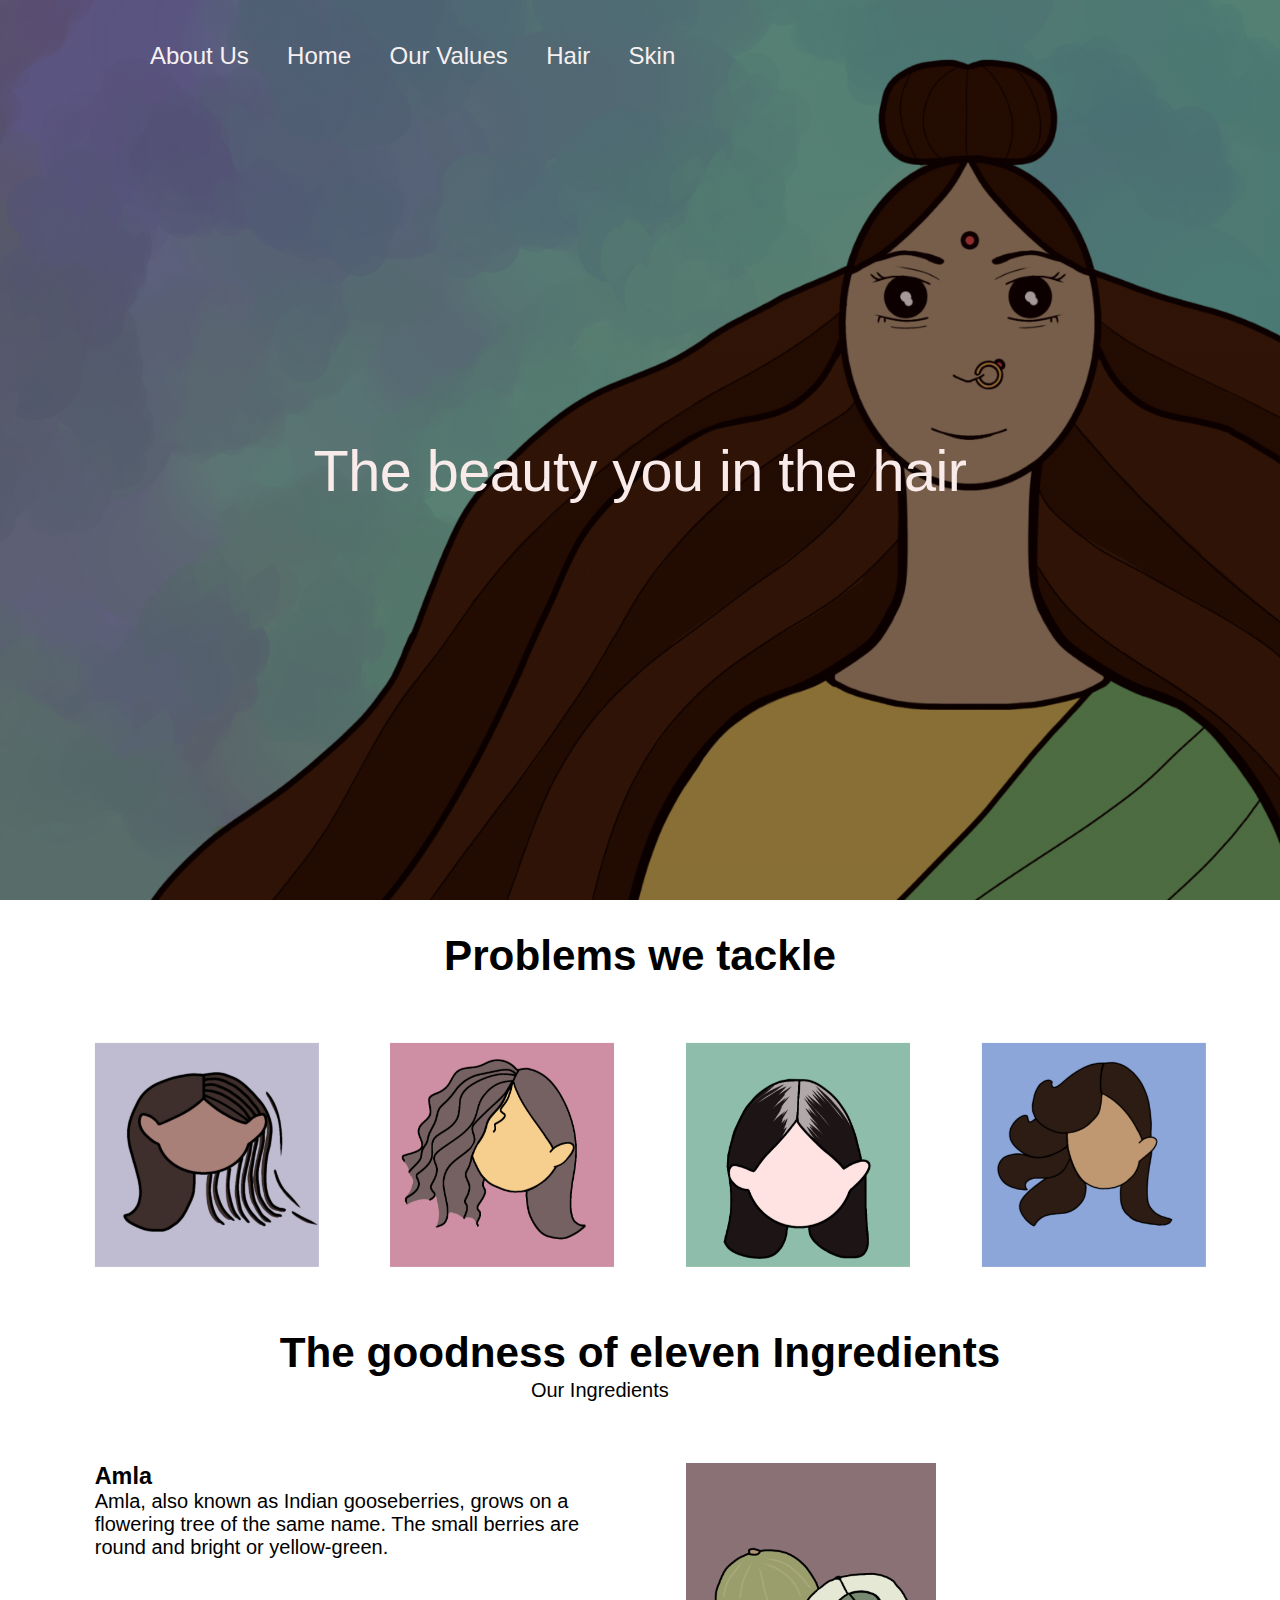
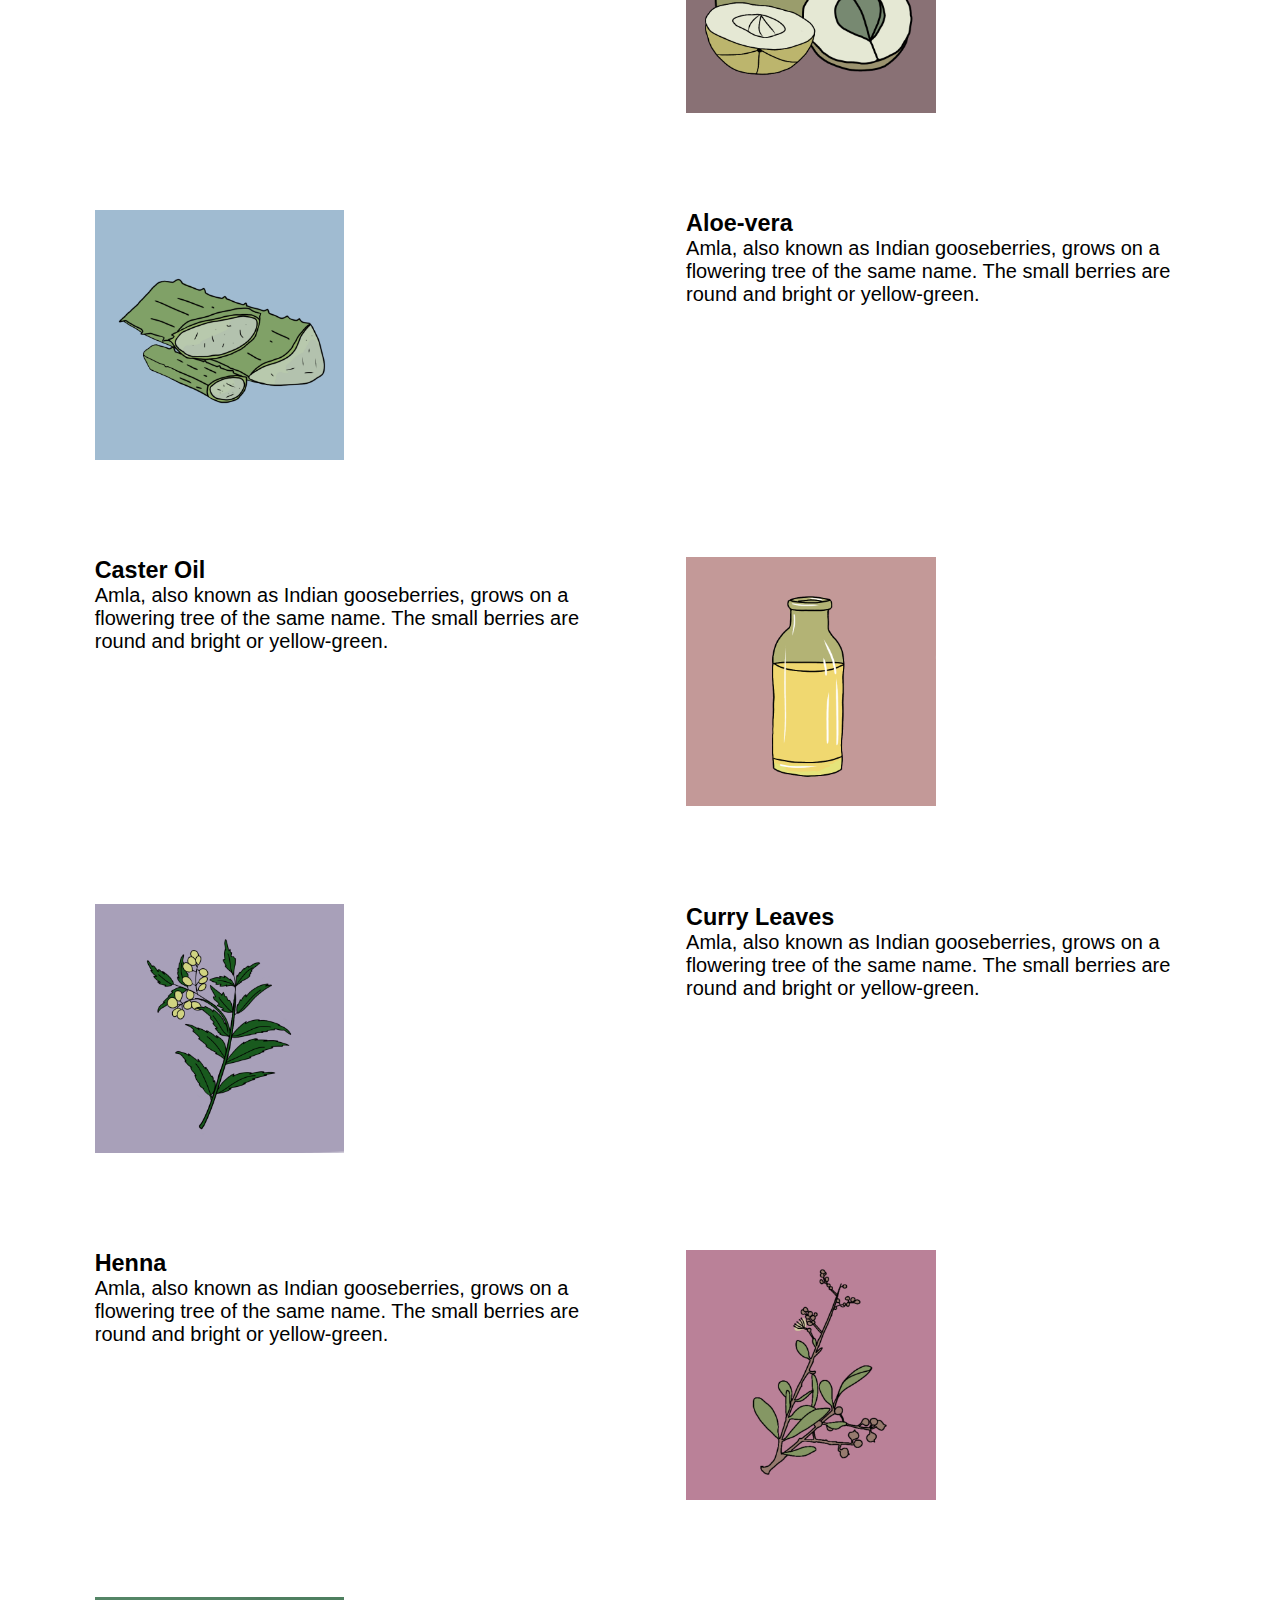
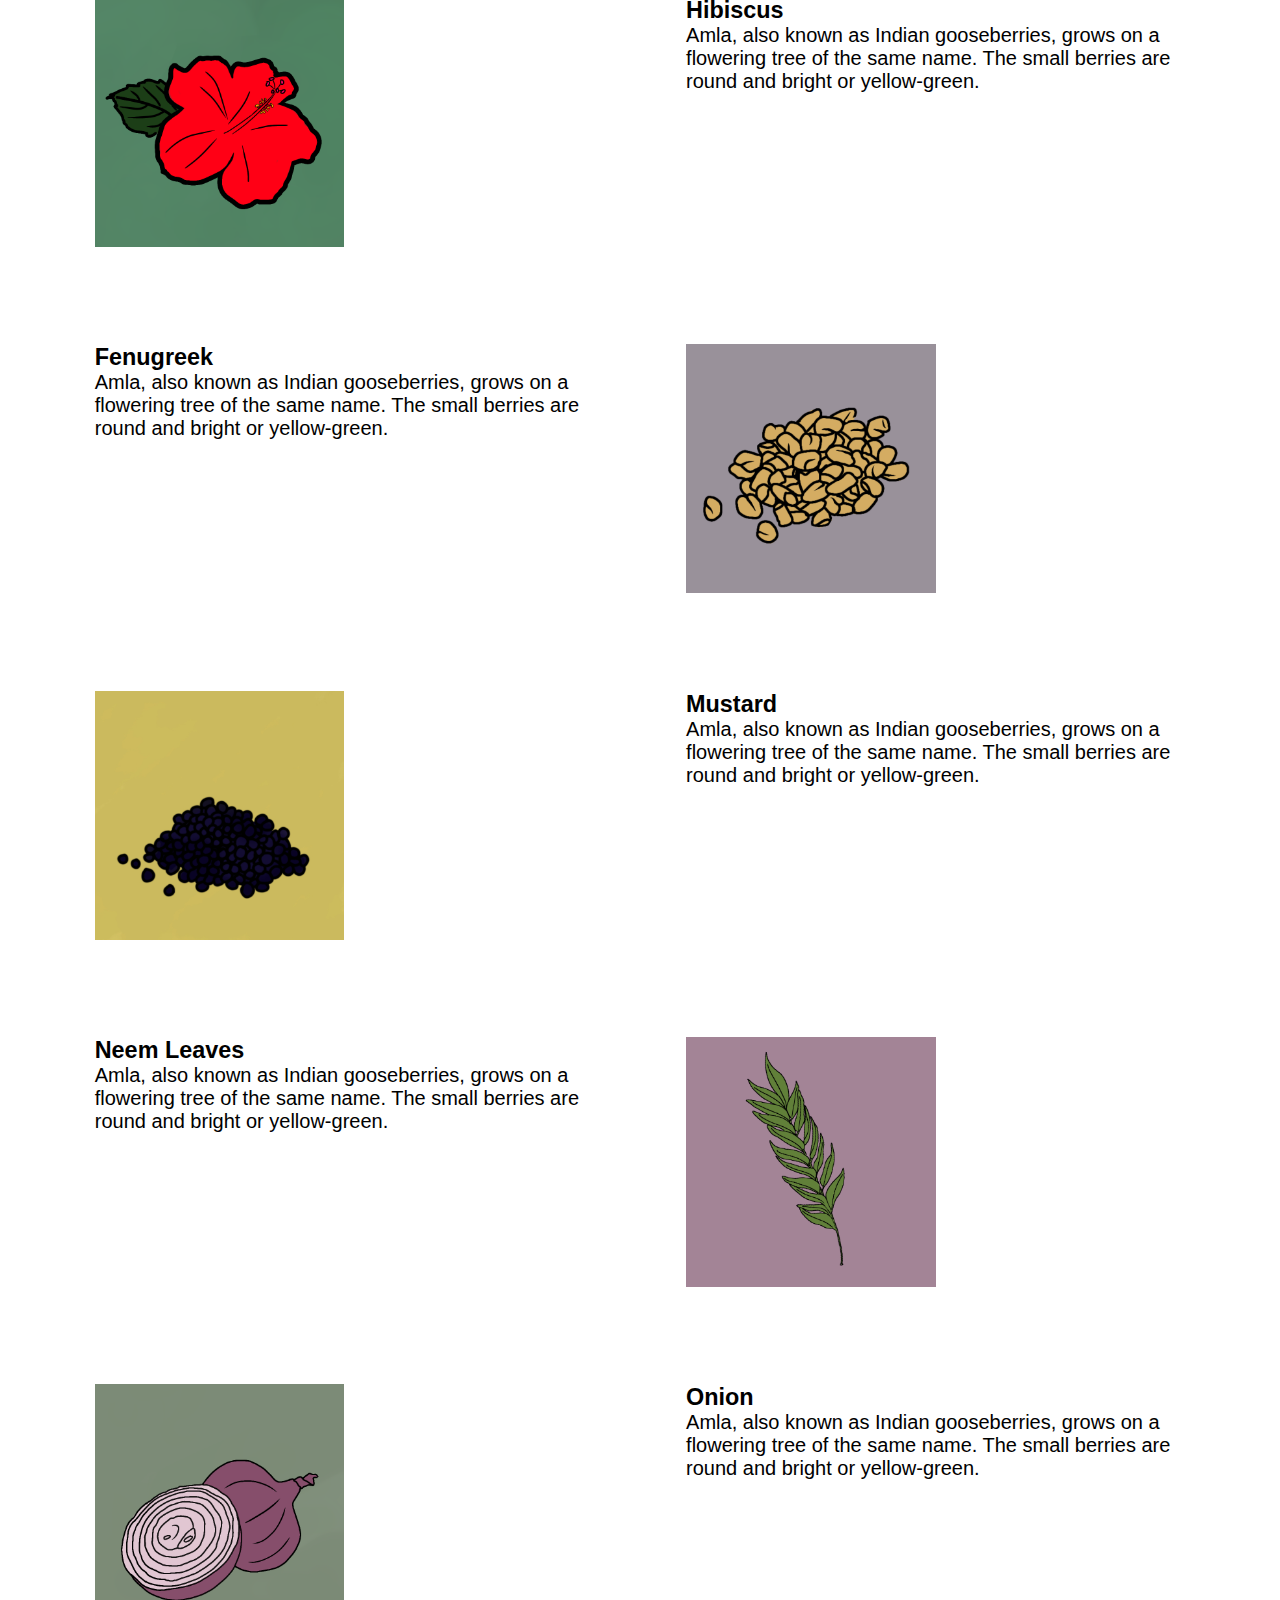
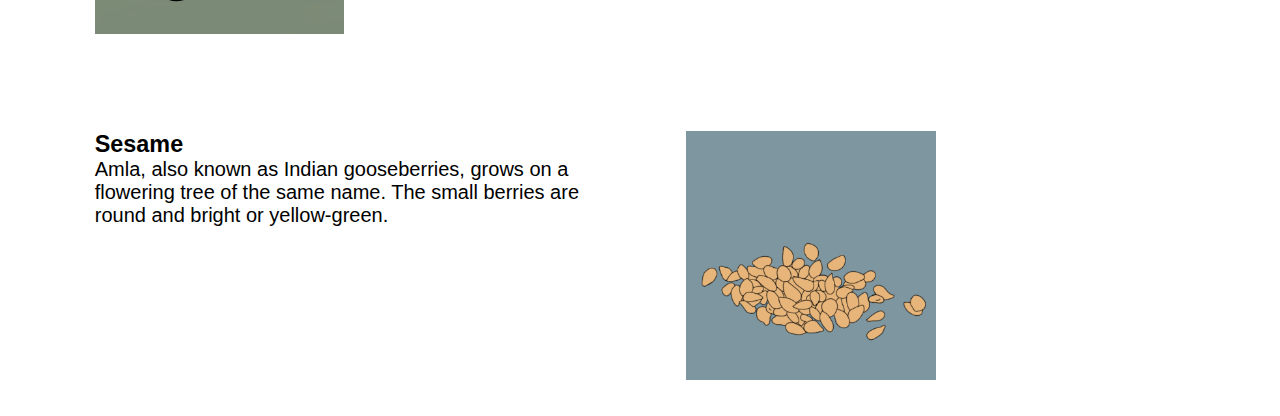
==== hair.html @ 581483a8 "Add files via upload" ====
<!DOCTYPE html>
<html>
    <head>
        <meta charset="utf-8">
       
        <link rel="preconnect" href="https://fonts.googleapis.com">
<link rel="preconnect" href="https://fonts.gstatic.com" crossorigin>
<link href="https://fonts.googleapis.com/css2?family=Quicksand:wght@300;400;500&family=Source+Sans+Pro:wght@200;300&family=Spartan:wght@100;200;300;400;500&display=swap" rel="stylesheet">
<link rel="stylesheet" href="stylesheet.css">        
<meta http-equiv="X-UA-Compatible" content="ie=edge" />
        <meta name="viewport" content="width=device-width, initial-scale=1.0" />
        <meta name="description" content="We are selling organic natural products, right from our grandmothers backyard.">
        <title>René</title>
    </head>

   <body>
<section class="section-1">
    <div class="main">
        <header class="header"> 
            <nav class="main-nav">
                <ul class="main-nav-list">
                    <li><a class="main-nav-link" href="#">About Us</a></li>
                        <li><a class="main-nav-link" href="index.html">Home</a></li>
                        <li><a class="main-nav-link" href="ourvalues.html">Our Values</a></li>
                        <li><a class="main-nav-link" href="hair.html">Hair</a></li>
                        <li><a class="main-nav-link" href="skin.html">Skin</a></li>
                </ul>
            </nav>
        </header>
     <div class="slogan">
         <h1 class="main-head">The beauty you in the hair</h1>
     </div> 
</section>

<section class="section-prod">
    <div class="container"><h3 class="head-ing">Problems we tackle</h3></div>
    <div class=" grid container grid--4--cols">
        <div class = "prob-class">
            <img src='hair-fall.png' class="prob-img" alt="hair-fall"/>
            <div class='middle'><p class="prob-para">
                Avoid hairstyles that pull on the hair.
                Avoid high-heat hair styling tools.
            </p></div>
        </div>
        <div class = "prob-class"> 
            <img src='frizz.png' class="prob-img" alt="frizzy-hair"/>
            <div class='middle'><p class="prob-para">
                Avoid hairstyles that pull on the hair.
                Avoid high-heat hair styling tools.
            </p></div>
        </div>
        <div class = "prob-class">
            <img src='greying.png' class="prob-img" alt="grey-hair"/>
            <div class='middle'><p class="prob-para">
                Avoid hairstyles that pull on the hair.
                Avoid high-heat hair styling tools.
            </p></div>
        </div>
        <div class = "prob-class">
            <img src='volume.png' class="prob-img" alt="hair-volume"/>
            <div class='middle'><p class="prob-para">
                Avoid hairstyles that pull on the hair.
                Avoid high-heat hair styling tools.
            </p></div>
        </div>
    </div>
</section>

<section clas="ingre">
    <div class="container">
        <h2 class="head-ing"> The goodness of eleven Ingredients</h2>
        <span class = "subheading">Our Ingredients</span>
    </div>
    <div class="container  grid grid--2--cols">
        <!-- ing 1 -->
        <div class="step-text-box">
            <h3 class="ing-desc">Amla</h3>
            <p class="img-desc">
                Amla, also known as Indian gooseberries, grows on a flowering tree of the same name.
                The small berries are round and bright or yellow-green.
            </p>
        </div>
        <div class="step-img-box">
            <img src="amla.png" class="step-img" alt="amla"/>
        </div>

        <!-- ing 2 -->
        <div class="step-img-box">
            <img src="aloe-vera.png" class="step-img" alt="aloe-vera"/>
        </div>
        <div class="step-text-box">
            <h3 class="ing-desc">Aloe-vera</h3>
            <p class="img-desc">
                Amla, also known as Indian gooseberries, grows on a flowering tree of the same name.
                The small berries are round and bright or yellow-green.
            </p>
        </div>
        <!-- ing 3 -->
        <div class="step-text-box">
            <h3 class="ing-desc">Caster Oil</h3>
            <p class="img-desc">
                Amla, also known as Indian gooseberries, grows on a flowering tree of the same name.
                The small berries are round and bright or yellow-green.
            </p>
        </div>
        <div class="step-img-box">
            <img src="caster-oil.png" class="step-img" alt="caster-oil"/>
        </div>
        
        <!-- ing 4 -->
        <div class="step-img-box">
            <img src="curry-leaf.png" class="step-img" alt="curry-leaf"/>
        </div>
        <div class="step-text-box">
            <h3 class="ing-desc">Curry Leaves</h3>
            <p class="img-desc">
                Amla, also known as Indian gooseberries, grows on a flowering tree of the same name.
                The small berries are round and bright or yellow-green.
            </p>
        </div>

        <!-- ing 5 -->
        <div class="step-text-box">
            <h3 class="ing-desc">Henna</h3>
            <p class="img-desc">
                Amla, also known as Indian gooseberries, grows on a flowering tree of the same name.
                The small berries are round and bright or yellow-green.
            </p>
        </div>

        <div class="step-img-box">
            <img src="henna.png" class="step-img" alt="henna-leaf"/>
        </div>

        <!-- ing 6 -->
        <div class="step-img-box">
            <img src="hibiscus-flower.png" class="step-img" alt="hibiscus-flower"/>
        </div>
        <div class="step-text-box">
            <h3 class="ing-desc">Hibiscus</h3>
            <p class="img-desc">
                Amla, also known as Indian gooseberries, grows on a flowering tree of the same name.
                The small berries are round and bright or yellow-green.
            </p>
        </div>

        <!-- ing 7 -->
        <div class="step-text-box">
            <h3 class="ing-desc">Fenugreek</h3>
            <p class="img-desc">
                Amla, also known as Indian gooseberries, grows on a flowering tree of the same name.
                The small berries are round and bright or yellow-green.
            </p>
        </div>

        <div class="step-img-box">
            <img src="methi-seeds.png" class="step-img" alt="methi-seeds"/>
        </div>

        <!-- ing 8 -->
        <div class="step-img-box">
            <img src="mustard.jpg" class="step-img" alt="mustard"/>
        </div>
        <div class="step-text-box">
            <h3 class="ing-desc">Mustard</h3>
            <p class="img-desc">
                Amla, also known as Indian gooseberries, grows on a flowering tree of the same name.
                The small berries are round and bright or yellow-green.
            </p>
        </div>

        <!-- ing 9 -->
        <div class="step-text-box">
            <h3 class="ing-desc">Neem Leaves</h3>
            <p class="img-desc">
                Amla, also known as Indian gooseberries, grows on a flowering tree of the same name.
                The small berries are round and bright or yellow-green.
            </p>
        </div>

        <div class="step-img-box">
            <img src="neem.png" class="step-img" alt="curry-leaf"/>
        </div>

         <!-- ing 10 -->
         <div class="step-img-box">
            <img src="onion.png" class="step-img" alt="onion"/>
        </div>
        <div class="step-text-box">
            <h3 class="ing-desc">Onion</h3>
            <p class="img-desc">
                Amla, also known as Indian gooseberries, grows on a flowering tree of the same name.
                The small berries are round and bright or yellow-green.
            </p>
        </div>

        <!-- ing 11 -->
        <div class="step-text-box">
            <h3 class="ing-desc">Sesame</h3>
            <p class="img-desc">
                Amla, also known as Indian gooseberries, grows on a flowering tree of the same name.
                The small berries are round and bright or yellow-green.
            </p>
        </div>

        <div class="step-img-box">
            <img src="sesme-seeds.jpg" class="step-img" alt="sesme-seeds"/>
        </div>
        
    </div>

</body>
---- stylesheet.css ----
/* -Change the font,
design the hero Image(change the background)
change the button*/

* {
	margin: 0px;
	padding: 0px;
	box-sizing: border-box;
}

html {
    font-size: 60%;
}

body {
    font-family: "inter", sans-serif;
    font-weight: 200;
    color: black;
    font-size: 20px;
}

/*-----------------Fisrt section---------------*/
.main {
    width: 100%;
    display: grid;
    margin: 0 auto;
    background-image: linear-gradient(rgba(32, 1, 1, 0.4), rgba(27, 0, 0, 0.4)),url(background.png);
    height: 100vh;
    background-size: cover;
    background-position: center;
    position: relative;
    background-attachment: fixed;
    text-align: center;
}

.motto{
    font-size: 1.5vw;
    line-height: 100%;
    margin-bottom: 5%;
    font-weight: 100;
    text-align: center;
    color: rgb(255, 255, 255);
    margin-right: 0;
    margin-left: 0;
}
.main-head {
    font-size: 4.5vw;
    font-weight: 100;
    line-height: 105%;
    margin-bottom: 15px;
    letter-spacing: -0.5px;
    text-align: center;
    color: rgb(250, 235, 235);
}

.value-head {
    font-size: 4.5vw;
    font-weight: 100;
    line-height: 105%;
    margin-bottom: 15px;
    letter-spacing: -0.5px;
    text-align: left;
    margin-left: 140px;
    color: rgb(250, 235, 235);
}

.action-but:link, .action-but:visited {
    background-color: rgb(81, 190, 136);
    color: white;
    font-size: 2rem;
    padding: 1.6rem 3.2rem;
    border-radius: 110px;
    text-decoration: none;
    display: inline-block;
    box-shadow: inset 0 0 0 1.5px white;
    transition: background-color 500ms;
}

.action-but:hover, .action-but:active {
    background-color: rgb(49, 128, 82);
    color: white;
    font-size: 2rem;
    padding: 1.6rem 3.2rem;
    border-radius: 110px;
    text-decoration: none;
    display: inline-block;
}

.slogan{
    margin: 0;
}

/*-------------------header----------------------*/
.header {
    display: flex;
    justify-content: space-between;
    align-items: center;
    height: 6rem;
    padding: 10px 150px 10px 150px;
}

.main-nav-list {
    padding-top: 55px;
    list-style: none;
    display: flex;
    gap: 4rem;
    font-size: 15px;
}

.main-nav-link:link, .main-nav-link:visited {
    text-decoration: none;
    color: rgb(247, 240, 240);
    font-weight: 500;
    font-size: 160%;
    transition: all 500ms;
}

.main-nav-link:hover, .main-nav-link:active {
    text-decoration: none;
    color: rgb(255, 255, 255);
    font-weight: 500;
    font-size: 170%;
}

/*-----------------grid-reusables---------------*/

.grid {
    display: grid;
    gap: 9.6rem;
}

.grid--2--cols {
    grid-template-columns: repeat(2, 1fr);
}

.grid--3--cols {
    grid-template-columns: repeat(3,1fr);
}

.grid--4--cols {
    grid-template-columns: repeat(4,1fr);
}

.container {
    max-width: 120rem;
    margin: 0 auto;
    padding: 3.2rem;
}

/*---------------section-prob---------------*/
.section-prod {
    margin: 0;
}
.prob-class {
    position: relative;
    width: 100%;
    padding: 0;
    margin: 0;
}
.prob-img {
    width: 110%;
    height: auto;
    opacity: 1;
    display: block;
    transition: 0.5s ease;
    backface-visibility: hidden;
}

.middle {
    width: 110%;
    height: auto;
    transition: 0.5s ease;
    opacity: 0;
    position: absolute;
    top: 0;
    left: 0;
    bottom: 0;
    right: 0;
   transition: 0.5s ease;
   background-color: black;
}

.prob-class:hover .middle{
    opacity: 0.7;
}

.prob-para {
    color:white;
    font-size: 20px;
   position: absolute;
   top: 50%;
   left: 50%;
   -webkit-transform: translate(-50%, -50%);
   -ms-transform: translate(-50%,-50%);
   transform: translate(-50%,-50%);
   text-align: center;
}

/*----------section-ing--------------------*/
.subheading{
    text-align: center;
    padding-left: 40%;
    padding-top: 150%;
}
.ingre {
    padding: 9.6rem 0;
}

.step-img{
    width: 50%;
}

.head-ing {
    text-align: center;
    line-height: 1.2;
    font-size: 4.4rem;
}

/*----------section-prod-det-------------------*/

.product {
        max-width: 120rem;
        margin: 0 auto;
        padding: 3.2rem;
}

.val-img {
    width: 150%;
    height: 100%;
    display: block;
    padding: 3.2rem;
}
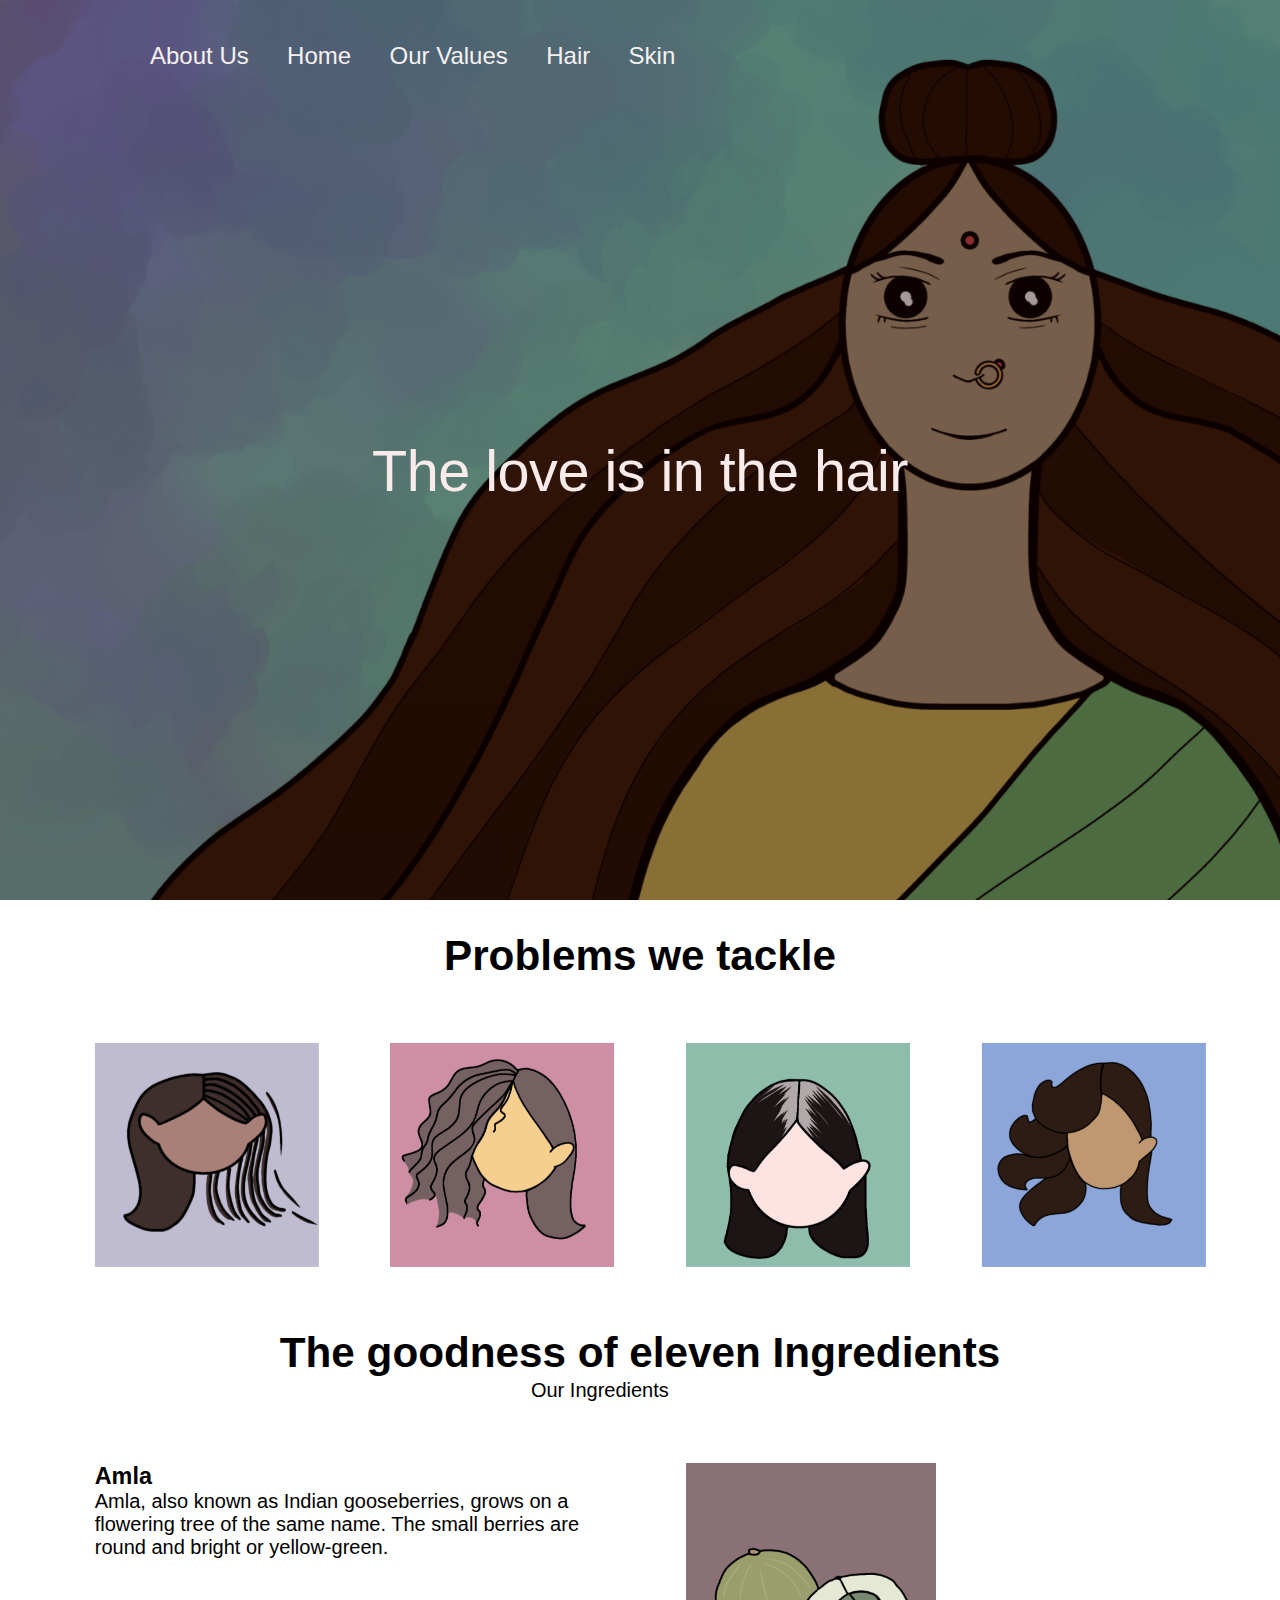
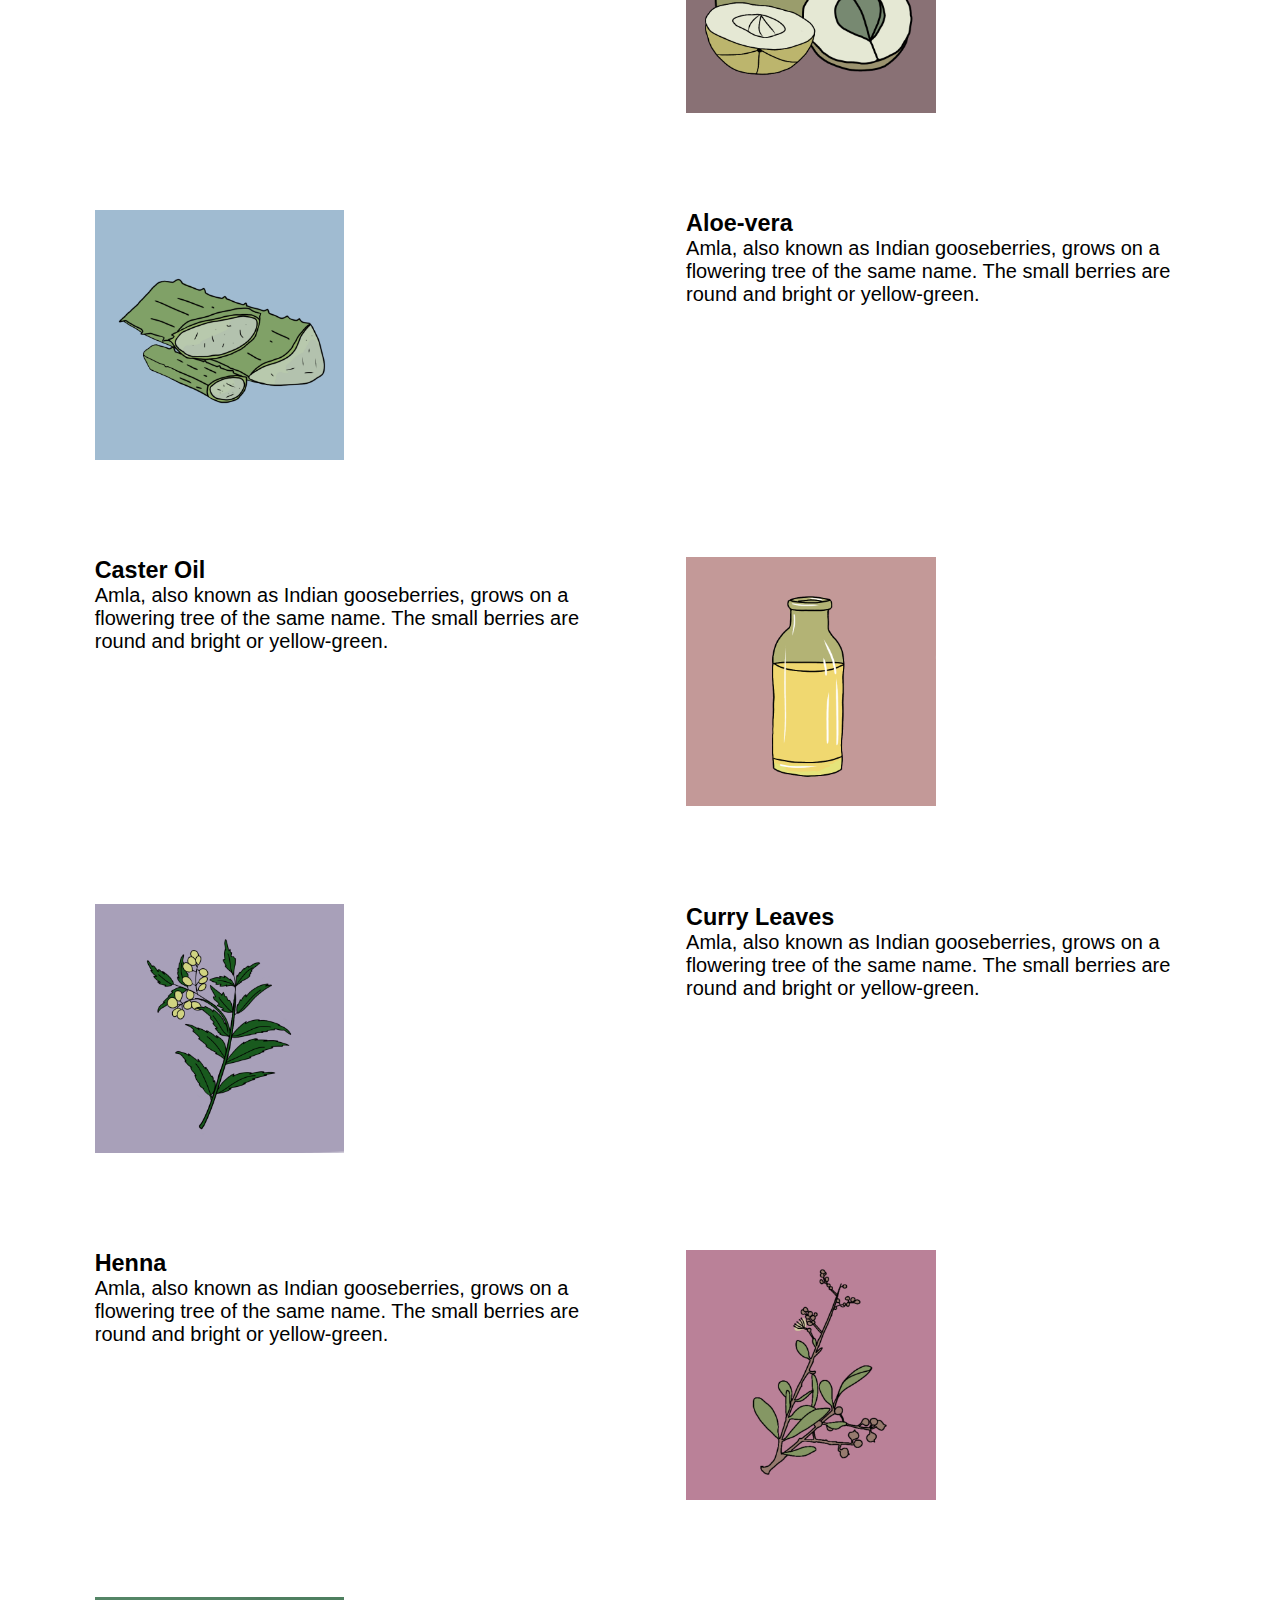
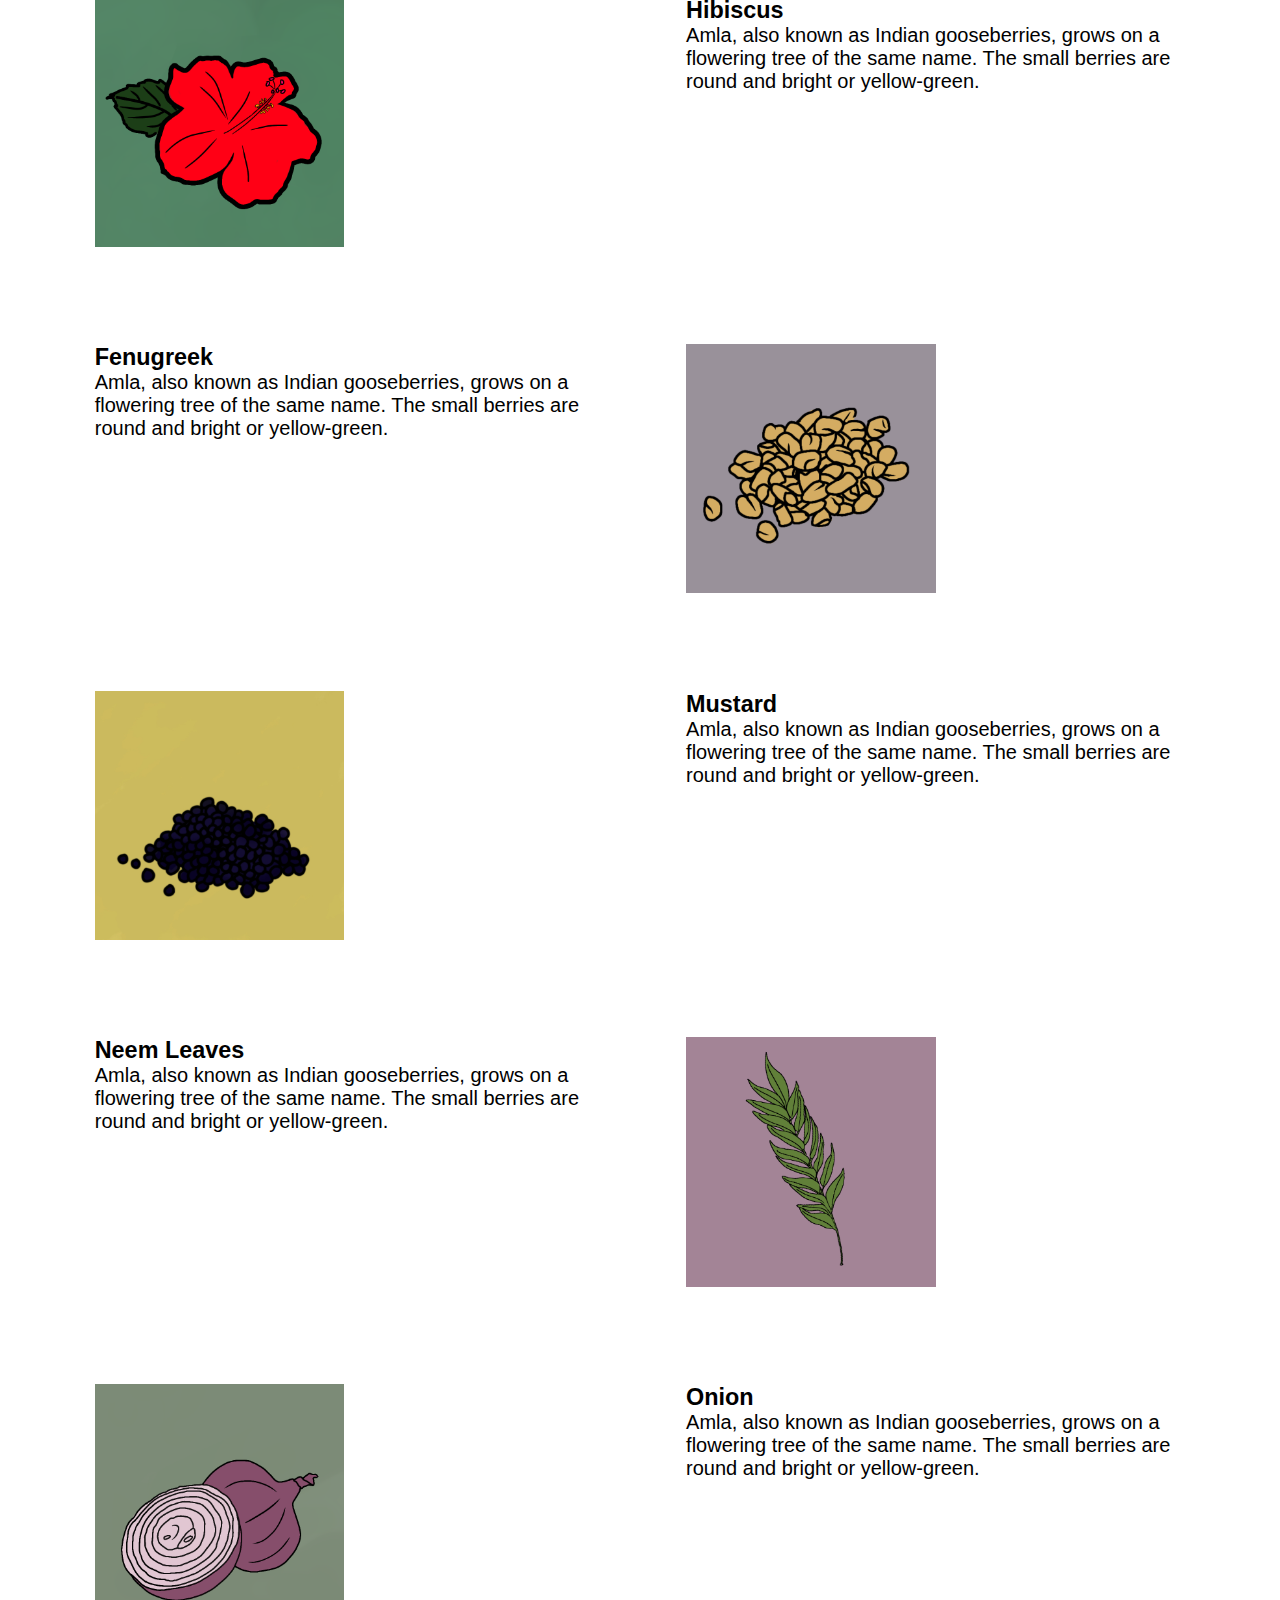
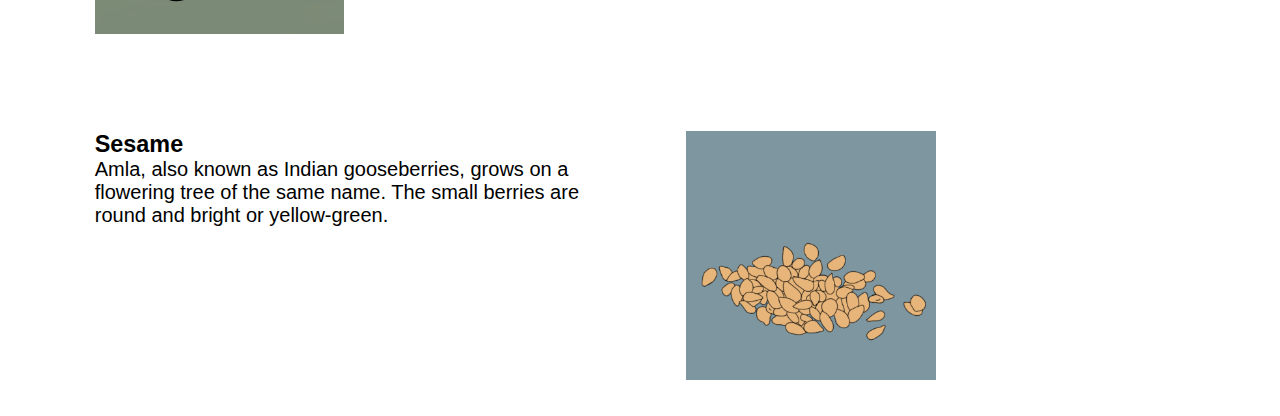
==== commit c9b1379b: "Add files via upload" ====
--- a/hair.html
+++ b/hair.html
@@ -19,16 +19,16 @@
         <header class="header"> 
             <nav class="main-nav">
                 <ul class="main-nav-list">
-                    <li><a class="main-nav-link" href="#">About Us</a></li>
-                        <li><a class="main-nav-link" href="index.html">Home</a></li>
-                        <li><a class="main-nav-link" href="ourvalues.html">Our Values</a></li>
-                        <li><a class="main-nav-link" href="hair.html">Hair</a></li>
-                        <li><a class="main-nav-link" href="skin.html">Skin</a></li>
+                    <li><a class="main-nav-link" href="about-us.html">About Us</a></li>
+                    <li><a class="main-nav-link" href="index.html">Home</a></li>
+                    <li><a class="main-nav-link" href="ourvalues.html">Our Values</a></li>
+                    <li><a class="main-nav-link" href="hair.html">Hair</a></li>
+                    <li><a class="main-nav-link" href="skin.html">Skin</a></li>
                 </ul>
             </nav>
         </header>
      <div class="slogan">
-         <h1 class="main-head">The beauty you in the hair</h1>
+         <h1 class="main-head">The love is in the hair</h1>
      </div> 
 </section>
 
